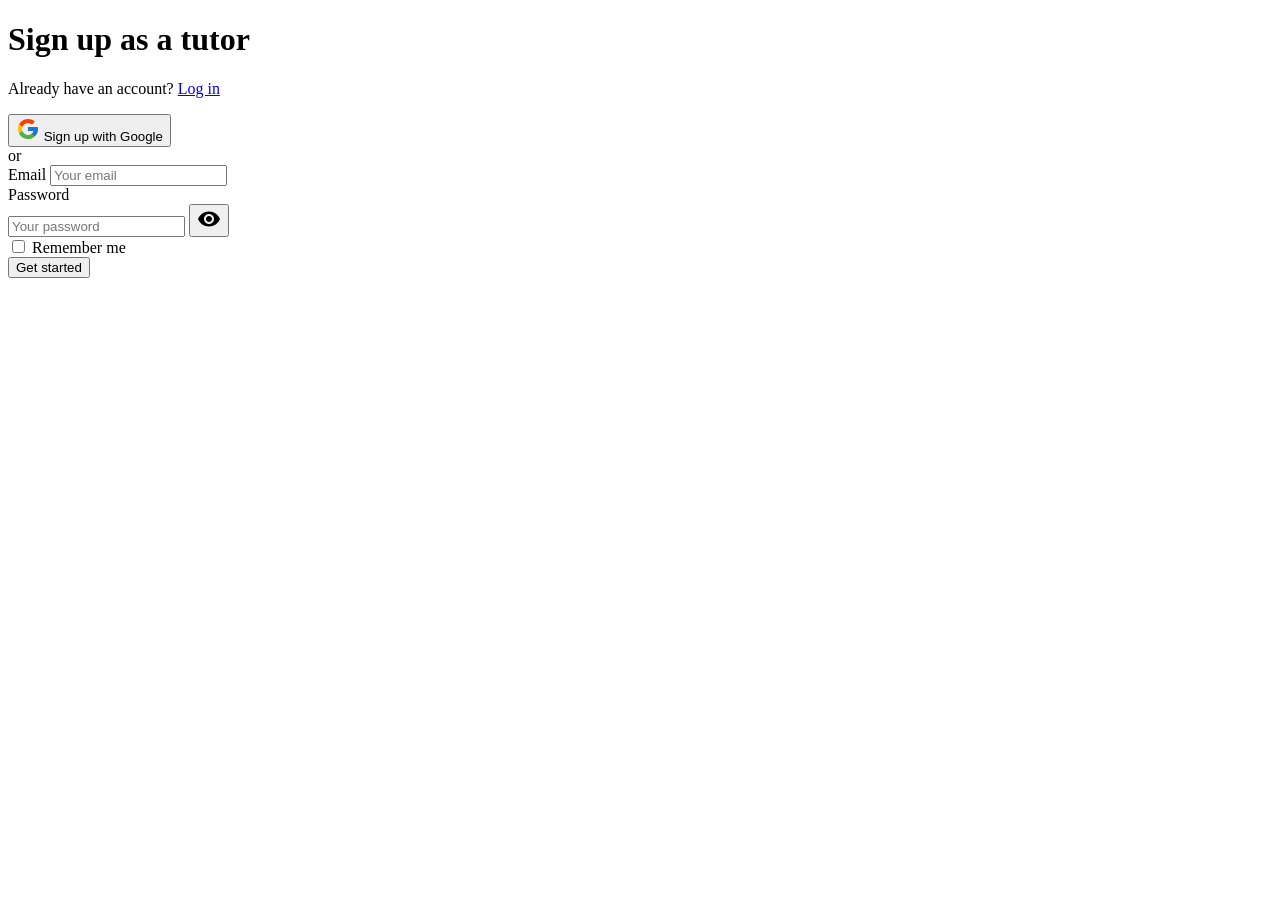
==== signup-tutor.html @ 6e408042 "Initial commit: Menambahkan struktur HTML" ====
<!DOCTYPE html>
<html lang="id">
<head>
    <meta charset="UTF-8">
    <meta name="viewport" content="width=device-width, initial-scale=1.0">
    <title>Sign up as a tutor</title>
    
    <link href="https://fonts.googleapis.com/css2?family=Inter:wght@400;500;600;700&display=swap" rel="stylesheet">
    
    <link rel="stylesheet" href="style.css">
</head>
<body>

<div class="container">
    <h1 class="page-title">Sign up as a tutor</h1>
    
    <p class="login-text">
        Already have an account? <a href="index.html">Log in</a>
    </p>

    <button type="button" class="btn-google">
        <svg xmlns="http://www.w3.org/2000/svg" viewBox="0 0 48 48" width="24px" height="24px">
            <path fill="#FFC107" d="M43.611,20.083H42V20H24v8h11.303c-1.649,4.657-6.08,8-11.303,8c-6.627,0-12-5.373-12-12c0-6.627,5.373-12,12-12c3.059,0,5.842,1.154,7.961,3.039l5.657-5.657C34.046,6.053,29.268,4,24,4C12.955,4,4,12.955,4,24c0,11.045,8.955,20,20,20c11.045,0,20-8.955,20-20C44,22.659,43.862,21.35,43.611,20.083z"/>
            <path fill="#FF3D00" d="M6.306,14.691l6.571,4.819C14.655,15.108,18.961,12,24,12c3.059,0,5.842,1.154,7.961,3.039l5.657-5.657C34.046,6.053,29.268,4,24,4C16.318,4,9.656,8.337,6.306,14.691z"/>
            <path fill="#4CAF50" d="M24,44c5.166,0,9.86-1.977,13.409-5.192l-6.19-5.238C29.211,35.091,26.715,36,24,36c-5.202,0-9.619-3.317-11.283-7.946l-6.522,5.025C9.505,39.556,16.227,44,24,44z"/>
            <path fill="#1976D2" d="M43.611,20.083H42V20H24v8h11.303c-0.792,2.237-2.231,4.166-4.087,5.571c0.001-0.001,0.002-0.001,0.003-0.002l6.19,5.238C36.971,39.205,44,34,44,24C44,22.659,43.862,21.35,43.611,20.083z"/>
        </svg>
        Sign up with Google
    </button>

    <div class="separator">
        <span>or</span>
    </div>

    <form id="myTutorForm">
        
        <div class="form-group">
            <label for="email">Email</label>
            <input type="email" id="email" class="input-field" placeholder="Your email">
        </div>

        <div class="form-group">
            <label for="password">Password</label>
            <div class="password-box">
                <input type="password" id="password" class="input-field" placeholder="Your password">
                
                <button type="button" class="eye-icon" id="togglePassword">
                    <svg width="24" height="24" viewBox="0 0 24 24" fill="none" xmlns="http://www.w3.org/2000/svg">
                        <path d="M12 4.5C7 4.5 2.73 7.61 1 12C2.73 16.39 7 19.5 12 19.5C17 19.5 21.27 16.39 23 12C21.27 7.61 17 4.5 12 4.5ZM12 17C9.24 17 7 14.76 7 12C7 9.24 9.24 7 12 7C14.76 7 17 9.24 17 12C17 14.76 14.76 17 12 17ZM12 9C10.34 9 9 10.34 9 12C9 13.66 10.34 15 12 15C13.66 15 15 13.66 15 12C15 10.34 13.66 9 12 9Z" fill="black"/>
                    </svg>
                </button>
            </div>
        </div>

        <div class="remember-row">
            <input type="checkbox" id="remember">
            <label for="remember">Remember me</label>
        </div>

        <button type="submit" class="btn-submit">Get started</button>

    </form>
</div>

<script src="script.js"></script>

</body>
</html>
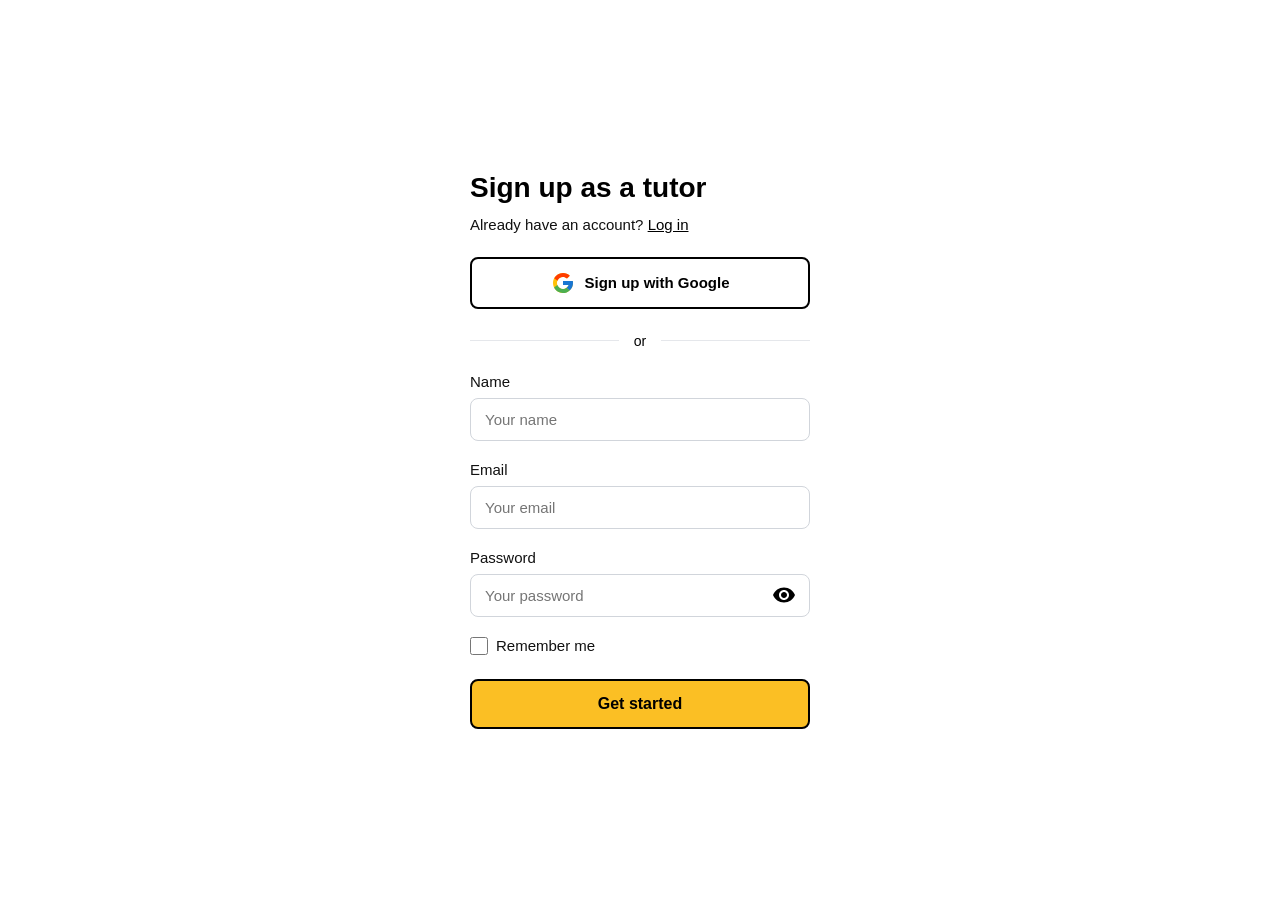
==== commit 5d3ad0bd: "Add name input field to tutor signup form" ====
--- a/signup-tutor.html
+++ b/signup-tutor.html
@@ -33,6 +33,11 @@
     </div>
 
     <form id="myTutorForm">
+
+         <div class="form-group">
+            <label for="name">Name</label>
+            <input type="text" id="name" class="input-field" placeholder="Your name">
+        </div>
         
         <div class="form-group">
             <label for="email">Email</label>
@@ -65,4 +70,4 @@
 <script src="script.js"></script>
 
 </body>
-</html>+</html>
--- a/style.css
+++ b/style.css
@@ -0,0 +1,192 @@
+* {
+    box-sizing: border-box;
+    margin: 0;
+    padding: 0;
+    font-family: 'Inter', sans-serif;
+}
+
+body {
+    display: flex;
+    justify-content: center;
+    align-items: center;
+    min-height: 100vh;
+    background-color: #ffffff;
+}
+
+.container {
+    width: 100%;
+    max-width: 380px;
+    padding: 20px;
+}
+
+.page-title {
+    font-size: 28px;
+    font-weight: 700;
+    margin-bottom: 12px;
+    color: #000;
+}
+
+.signup-text {
+    font-size: 15px;
+    margin-bottom: 24px;
+    color: #111;
+}
+
+.signup-text a {
+    color: #000;
+    text-decoration: underline;
+}
+
+.login-text {
+    font-size: 15px;
+    margin-bottom: 24px;
+    color: #111;
+}
+
+.login-text a {
+    color: #000;
+    text-decoration: underline;
+}
+
+.btn-google {
+    width: 100%;
+    padding: 12px;
+    background-color: #fff;
+    color: #000;
+    border: 2px solid #000;
+    border-radius: 8px;
+    font-size: 15px;
+    font-weight: 600;
+    cursor: pointer;
+    display: flex;
+    align-items: center;
+    justify-content: center;
+    gap: 10px; 
+    margin-bottom: 24px;
+}
+
+.btn-google:hover {
+    background-color: #f9fafb; 
+}
+
+.separator {
+    display: flex;
+    align-items: center;
+    text-align: center;
+    margin-bottom: 24px;
+    color: #000;
+    font-size: 14px;
+    font-weight: 500;
+}
+
+.separator::before,
+.separator::after {
+    content: '';
+    flex: 1;
+    border-bottom: 1px solid #e5e7eb;
+}
+
+.separator span {
+    padding: 0 15px;
+}
+
+.form-group {
+    margin-bottom: 20px;
+}
+
+label {
+    display: block;
+    margin-bottom: 8px;
+    font-size: 15px;
+    color: #111;
+}
+
+.input-field {
+    width: 100%;
+    padding: 12px 14px;
+    border: 1px solid #d1d5db;
+    border-radius: 8px;
+    font-size: 15px;
+    outline: none;
+}
+
+.input-field:focus {
+    border-color: #a1a1aa;
+}
+
+.password-box {
+    position: relative;
+}
+
+.eye-icon {
+    position: absolute;
+    right: 14px;
+    top: 50%;
+    transform: translateY(-50%);
+    cursor: pointer;
+    background: none;
+    border: none;
+    display: flex;
+    align-items: center;
+}
+
+.forgot-link {
+    display: inline-block;
+    margin-bottom: 20px;
+    color: #000;
+    text-decoration: underline;
+    font-size: 14px;
+}
+
+.remember-row {
+    display: flex;
+    align-items: center;
+    margin-bottom: 24px;
+    gap: 8px;
+}
+
+.remember-row input[type="checkbox"] {
+    width: 18px;
+    height: 18px;
+    accent-color: #000;
+    cursor: pointer;
+    border-radius: 4px;
+}
+
+.remember-row label {
+    margin-bottom: 0;
+    cursor: pointer;
+    font-size: 15px;
+}
+
+.btn-login {
+    width: 100%;
+    padding: 14px;
+    background-color: #FBBF24;
+    color: #000;
+    border: 2px solid #000;
+    border-radius: 8px;
+    font-size: 16px;
+    font-weight: 600;
+    cursor: pointer;
+}
+
+.btn-login:hover {
+    opacity: 0.8;
+}
+
+.btn-submit {
+    width: 100%;
+    padding: 14px;
+    background-color: #FBBF24;
+    color: #000;
+    border: 2px solid #000;
+    border-radius: 8px;
+    font-size: 16px;
+    font-weight: 600;
+    cursor: pointer;
+}
+
+.btn-submit:hover {
+    opacity: 0.8;
+}
